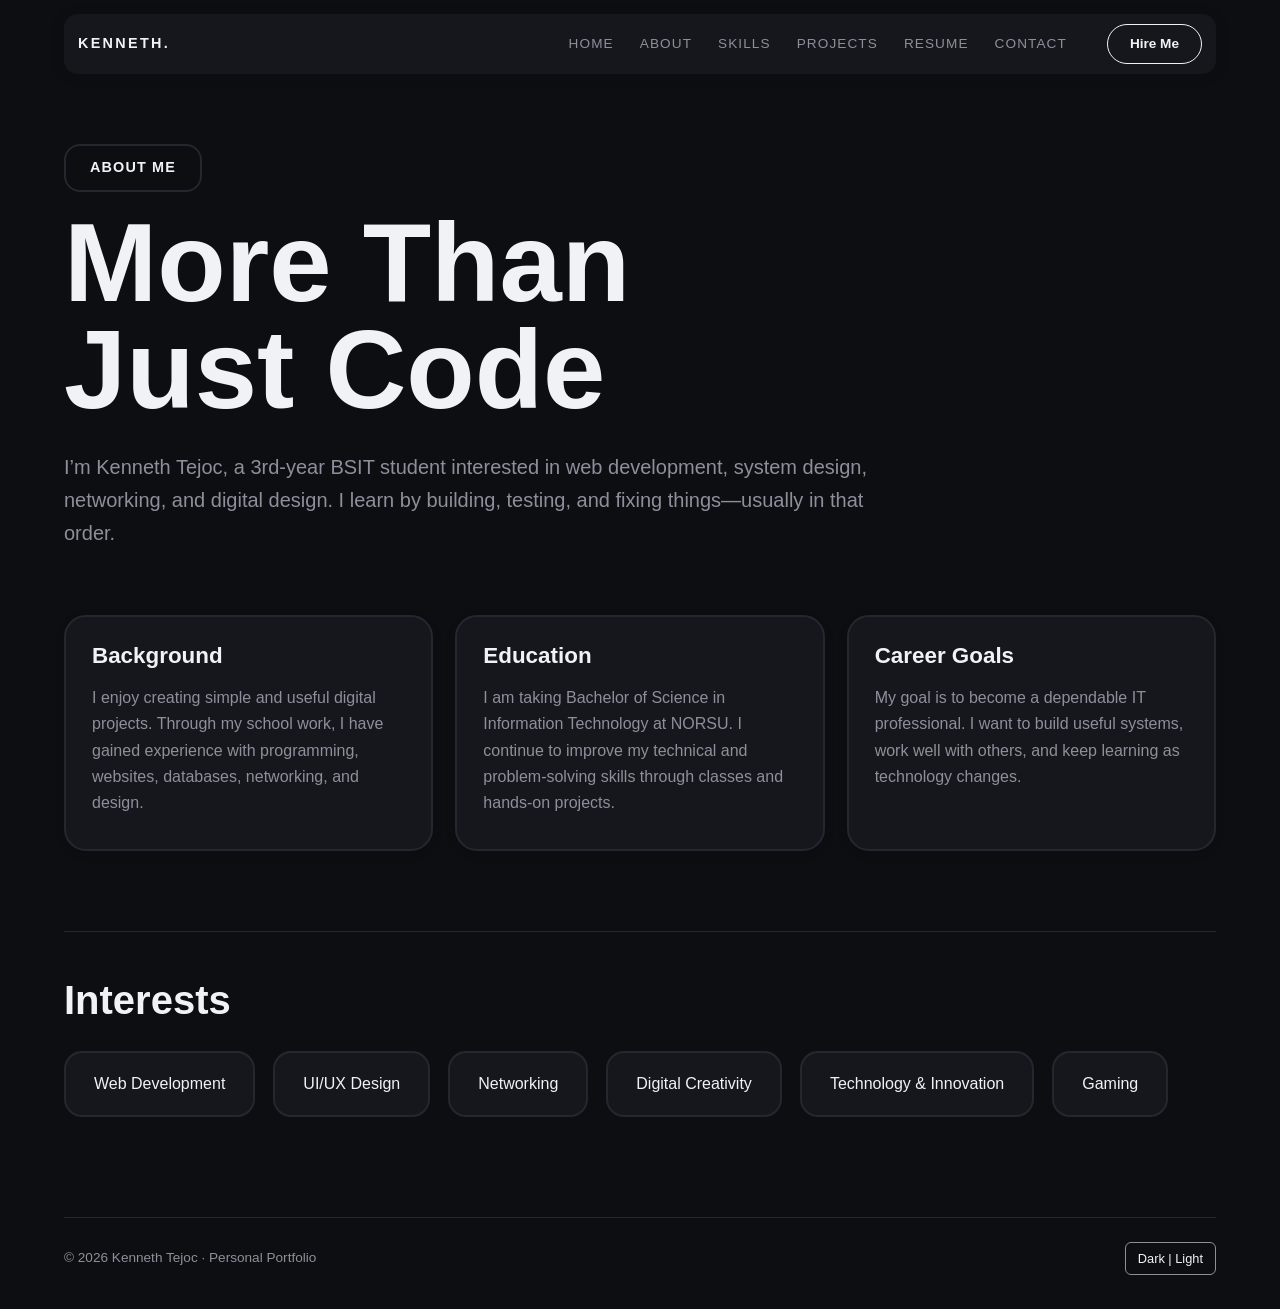
==== about.html @ 6a1b57b4 "Add files via upload" ====
<!DOCTYPE html>
<html lang="en">
<head>
    <meta charset="utf-8">
    <meta name="viewport" content="width=device-width, initial-scale=1">
    <title>About | Portfolio</title>
    <link rel="icon" href="images/favicon.png">
    <link rel="stylesheet" href="style.css">
</head>
<body>
    <script>
        let theme = localStorage.getItem("theme");
        if (theme === "light") {
            document.body.classList.add("light");
        }
    </script>

    <header class="site-header">
        <div class="container header-row">
            <a class="logo" href="index.html">Kenneth<span>.</span></a>

            <nav class="menu" id="menu">
                <a href="index.html">Home</a>
                <a href="about.html">About</a>
                <a href="skills.html">Skills</a>
                <a href="projects.html">Projects</a>
                <a href="resume.html">Resume</a>
                <a href="contact.html">Contact</a>
            </nav>

            <a class="btn header-btn" href="contact.html">Hire Me</a>

            <button class="hamburger" id="hamburger" aria-label="Open menu" aria-expanded="false">
                ☰
            </button>
        </div>
    </header>

    <main>
        <section class="about-page container">
            <div class="about-title">
                <span class="section-label">ABOUT ME</span>
                <h1>More Than<br>Just Code</h1>
                <p>
                    I’m Kenneth Tejoc, a 3rd-year BSIT student interested in
                    web development, system design, networking, and digital design.
                    I learn by building, testing, and fixing things—usually in that order.
                </p>
            </div>

            <div class="about-cards">
                <div class="card about-card">
                    <h3>Background</h3>
                    <p>
                        I enjoy creating simple and useful digital projects. Through my school work, I have gained experience with programming, websites, databases, networking, and design.
                    </p>
                </div>

                <div class="card about-card">
                    <h3>Education</h3>
                    <p>
                        I am taking Bachelor of Science in Information Technology at NORSU. I continue to improve my technical and problem-solving skills through classes and hands-on projects.
                    </p>
                </div>

                <div class="card about-card">
                    <h3>Career Goals</h3>
                    <p>
                        My goal is to become a dependable IT professional. I want to build useful systems, work well with others, and keep learning as technology changes.
                    </p>
                </div>
            </div>

            <div class="interest-section">
                <h2>Interests</h2>
                <div class="interest-list">
                    <span>Web Development</span>
                    <span>UI/UX Design</span>
                    <span>Networking</span>
                    <span>Digital Creativity</span>
                    <span>Technology &amp; Innovation</span>
                    <span>Gaming</span>
                </div>
            </div>
        </section>
    </main>

    <footer class="site-footer">
        <p>&copy; 2026 Kenneth Tejoc · Personal Portfolio</p>
        <button class="theme-button" id="themeButton" aria-label="Switch dark or light mode">Dark | Light</button>
    </footer>

    <div class="theme-circle" id="themeCircle"></div>
    <script src="script.js"></script>
</body>
</html>
---- style.css ----
/* =========================
   COLORS + RESET
   ========================= */

body {
    --bg:#0d0e12;
    --text:#f1f2f5;
    --muted:#8c909b;
    --card:#16171c;
    --line:#252730;
    --accent:#f1f2f5;
    --nav:#16171c;

    min-height:100vh;
    display:flex;
    flex-direction:column;
    margin:0;
    font-family:Arial,sans-serif;
    background:var(--bg);
    color:var(--text);
    line-height:1.65;
    overflow-x:hidden;
}

body.light {
    --bg:#dcdde0;
    --text:#0b0b0d;
    --muted:#565960;
    --card:#e9eaec;
    --line:#b9bbc1;
    --accent:#0b0b0d;
    --nav:#f8f8f9;
}

* {
    margin:0;
    padding:0;
    box-sizing:border-box;
}

html { scroll-behavior:smooth; }

a {
    color:inherit;
    text-decoration:none;
}

h1,h2,h3 {
    font-weight:600;
    line-height:1.15;
}

main {
    flex:1;
    position:relative;
    z-index:1;
    animation:fade-up .6s ease both;
}

.container {
    width:90%;
    max-width:1180px;
    margin:auto;
}


/* =========================
   HEADER
   ========================= */

.site-header {
    position:sticky;
    top:0;
    z-index:10;
    padding-top:14px;
}

.header-row {
    display:flex;
    align-items:center;
    gap:40px;
    padding:10px 14px;
    background:var(--nav);
    border-radius:14px;
    box-shadow:0 2px 14px #0002;
    position:relative;
}

.logo {
    margin-right:auto;
    font-size:.9rem;
    font-weight:700;
    letter-spacing:.16em;
    text-transform:uppercase;
}

.logo span { color:var(--accent); }

.menu {
    display:flex;
    gap:26px;
    font-size:.85rem;
    letter-spacing:.08em;
    text-transform:uppercase;
}

.menu a {
    color:var(--muted);
    transition:.2s;
}

.menu a:hover,
.menu a.active {
    color:var(--text);
    text-decoration:underline;
    text-underline-offset:6px;
    text-decoration-thickness:2px;
}

.hamburger {
    display:none;
    border:0;
    background:none;
    color:var(--text);
    font-size:1.7rem;
    cursor:pointer;
}


/* =========================
   BUTTONS
   ========================= */

.btn {
    display:inline-block;
    padding:13px 28px;
    border:0;
    border-radius:30px;
    background:var(--accent);
    color:#fff;
    font-size:.85rem;
    font-weight:600;
    cursor:pointer;
    transition:.2s;
}

.btn:hover {
    transform:translateY(-2px);
    box-shadow:0 6px 14px #0004;
}

.btn:active {
    transform:none;
    box-shadow:none;
}

.btn-outline,
.header-btn.btn {
    background:none;
    color:var(--text);
    border:1.5px solid var(--text);
}

.btn-outline:hover,
.header-btn.btn:hover {
    background:var(--text);
    color:var(--bg);
}

.header-btn.btn {
    padding:8px 22px;
}

.header-btn.btn:hover { box-shadow:none; }


/* =========================
   HOME
   ========================= */

.hero-stage {
    position:relative;
    height:62vh;
    min-height:400px;
    overflow:hidden;
}

.marquee {
    position:absolute;
    top:42%;
    left:0;
    width:100%;
    transform:translateY(-50%);
    overflow:hidden;
    white-space:nowrap;
}

.marquee-track {
    display:inline-block;
    animation:slide-left 40s linear infinite;
}

.marquee-track span {
    display:inline-block;
    padding-right:3rem;
    font-size:clamp(5rem,16vw,13rem);
    font-weight:bold;
    text-transform:uppercase;
    color:transparent;
    -webkit-text-stroke:3px var(--text);
    animation:name-move 6s linear infinite;
}

.hero-photo {
    position:absolute;
    left:50%;
    bottom:0;
    z-index:2;
    height:88%;
    max-width:80%;
    object-fit:contain;
    transform:translateX(-50%);
}

.hero-info {
    display:grid;
    grid-template-columns:1fr auto;
    align-items:end;
    gap:40px;
    padding:40px 0 70px;
}

.hero-info p {
    max-width:520px;
    color:var(--muted);
    font-size:1.05rem;
}

.hero-info strong {
    display:block;
    margin-bottom:6px;
    color:var(--text);
    font-size:1.6rem;
    font-weight:400;
}

.hero-role {
    margin-bottom:14px!important;
    color:var(--accent)!important;
    font-size:.8rem!important;
    letter-spacing:.14em;
    text-transform:uppercase;
}

.hero-role::after {
    content:"|";
    margin-left:4px;
}

.hero-buttons {
    display:flex;
    flex-direction:column;
    gap:10px;
}

.hero-buttons .btn { text-align:center; }


/* =========================
   GENERAL PAGES
   ========================= */

.page-section {
    display:grid;
    grid-template-columns:5fr 6fr;
    gap:60px;
    align-items:end;
    padding:70px 0 90px;
}

.page-section > * { grid-column:1/-1; }

.page-section h1 {
    grid-column:1;
    padding-bottom:36px;
    font-size:clamp(2.4rem,5vw,4rem);
}

.page-intro {
    grid-column:2!important;
    max-width:440px;
    padding-bottom:40px;
    color:var(--muted);
}

.page-heading-card {
    grid-column:1/-1;
    display:grid;
    grid-template-columns:5fr 6fr;
    gap:60px;
    align-items:end;
    padding:30px;
    margin-bottom:10px;
}

.card,
.content-card,
.page-heading-card,
.resume-card {
    background:var(--card);
    border:1px solid var(--line);
    border-radius:8px;
    box-shadow:0 3px 10px #0002;
}

.card { padding:26px; }
.content-card { padding:24px; }

.card h3 {
    margin-bottom:10px;
    font-size:1.35rem;
}

.card p {
    margin-bottom:6px;
    color:var(--muted);
}

.card a {
    color:var(--accent);
    text-decoration:underline;
    text-underline-offset:3px;
}

.card a:hover { opacity:.6; }


/* =========================
   GRIDS + CARD HOVER
   ========================= */

.grid {
    display:grid;
    gap:0 60px;
}

.grid-2,
.grid-3 { grid-template-columns:repeat(2,1fr); }

.grid-4 { grid-template-columns:repeat(3,1fr); }

.grid-2 .project,
.grid-2 .card,
.grid-3 .card,
.grid-4 .card {
    margin-bottom:18px;
    transition:.2s;
}

.grid-2 .card:hover,
.grid-3 .card:hover,
.grid-4 .card:hover,
.project:hover {
    transform:translateY(-4px);
    border-color:var(--accent);
    box-shadow:0 6px 16px #0003;
}


/* =========================
   ABOUT / PAGE TITLES
   ========================= */

.about-page,
.projects-page,
.contact-page {
    padding:70px 0 100px;
}

.section-label {
    display:inline-block;
    padding:10px 24px;
    border:2px solid var(--line);
    border-radius:16px;
    font-size:.9rem;
    font-weight:700;
    letter-spacing:.08em;
}

.about-title,
.projects-title,
.contact-title {
    max-width:1000px;
    margin-bottom:65px;
}

.about-title h1,
.projects-title h1,
.contact-title h1 {
    margin:18px 0 28px;
    font-size:clamp(3.5rem,9vw,7rem);
    line-height:.95;
}

.about-title p,
.projects-title p,
.contact-title p {
    max-width:850px;
    color:var(--muted);
    font-size:1.25rem;
}


/* =========================
   ABOUT
   ========================= */

.about-cards {
    display:grid;
    grid-template-columns:repeat(3,1fr);
    gap:22px;
    margin-bottom:80px;
}

.about-card {
    min-height:230px;
    padding:26px;
    border:2px solid var(--line);
    border-radius:22px;
    background:var(--card);
    transition:.2s;
}

.about-card:hover {
    transform:translateY(-5px);
    border-color:var(--accent);
}

.about-card h3 {
    margin-bottom:16px;
    font-size:1.4rem;
}

.about-card p { color:var(--muted); }

.interest-section {
    padding-top:45px;
    border-top:1px solid var(--line);
}

.interest-section h2 {
    margin-bottom:28px;
    font-size:2.5rem;
}

.interest-list {
    display:flex;
    flex-wrap:wrap;
    gap:18px;
}

.interest-list span {
    padding:18px 28px;
    border:2px solid var(--line);
    border-radius:18px;
    background:var(--card);
    transition:.2s;
}

.interest-list span:hover {
    transform:translateY(-4px);
    border-color:var(--accent);
}


/* =========================
   SKILLS
   ========================= */

.grid-4 .card {
    display:flex;
    justify-content:space-between;
    align-items:baseline;
    padding:20px 24px;
}

.grid-4 .card h3 {
    margin:0;
    font-size:1.1rem;
}

.grid-4 .card p {
    margin:0;
    color:var(--accent);
    font-size:1.5rem;
}



/* Project action buttons */
.project-list .project .btn,
.project-list .project .btn:visited {
    margin:18px 24px 0;
    background:#000 !important;
    color:#fff !important;
}

.project-list .project .btn:hover,
.project-list .project .btn:focus {
    background:#000 !important;
    color:#fff !important;
}

/* Clickable skill cards */
.skill-card {
    width:100%;
    border:1px solid var(--line);
    color:var(--text);
    text-align:left;
    cursor:pointer;
}

.skill-card > span:first-child {
    display:flex;
    justify-content:space-between;
    align-items:baseline;
    gap:15px;
}

.skill-card h3 { margin:0; }

.skill-card p {
    margin:0;
    color:var(--accent);
    font-size:1.4rem;
    font-weight:700;
}

.skill-description {
    display:none;
    margin-top:16px;
    padding-top:14px;
    border-top:1px solid var(--line);
    color:var(--muted);
    font-size:.95rem;
}

.skill-card.open .skill-description {
    display:block;
}

/* =========================
   PROJECTS
   ========================= */

.project-tools {
    display:flex;
    flex-wrap:wrap;
    gap:16px 26px;
    align-items:center;
    margin-bottom:35px;
}

.search-box {
    flex:1 1 260px;
    max-width:430px;
    padding:11px 14px;
    border:1px solid var(--line);
    border-radius:6px;
    background:var(--card);
    color:var(--text);
    font:inherit;
}

.search-box:focus { outline:1px solid var(--accent); }

.filters {
    display:flex;
    flex-wrap:wrap;
    gap:14px;
}

.filter-btn {
    padding:14px 28px;
    border:2px solid var(--line);
    border-radius:16px;
    background:var(--card);
    color:var(--text);
    font-size:1rem;
    cursor:pointer;
}

.filter-btn:hover,
.filter-btn.active {
    border-color:var(--accent);
}

.project-list {
    display:grid;
    grid-template-columns:repeat(2,1fr);
    gap:30px;
}

.project-list .project {
    padding-bottom:28px;
    overflow:hidden;
    border:2px solid var(--line);
    border-radius:20px;
    background:var(--card);
    transition:.2s;
}

.project-list .project:hover {
    transform:translateY(-6px);
    border-color:var(--accent);
}

.project-list .project img {
    display:block;
    width:100%;
    aspect-ratio:16/9;
    object-fit:cover;
    margin-bottom:22px;
    transition:.2s;
}

.project-list .project:hover img {
    opacity:.85;
    transform:scale(1.01);
}

.project-list .project .status,
.project-list .project h3,
.project-list .project p,
.project-list .project .tags {
    margin-left:24px;
    margin-right:24px;
}

.project-list .project h3 { font-size:1.5rem; }

.project-list .project p {
    margin-bottom:10px;
    color:var(--muted);
}

.project.hidden { display:none; }

.tags {
    display:flex;
    flex-wrap:wrap;
    gap:8px;
    margin-top:12px;
}

.tags span,
.status {
    padding:3px 10px;
    background:var(--card);
    color:var(--text);
    font-size:.75rem;
    letter-spacing:.05em;
}

.status {
    display:inline-block;
    margin-bottom:12px;
}

.result-count {
    margin-bottom:10px;
    color:var(--muted);
    font-size:.85rem;
}


/* =========================
   RESUME
   ========================= */

.resume-grid {
    display:grid;
    grid-template-columns:repeat(2,1fr);
    gap:18px 50px;
}

.resume-card { padding:28px; }

.resume-label {
    margin-bottom:9px!important;
    color:var(--accent)!important;
    font-size:.75rem!important;
    letter-spacing:.12em;
    text-transform:uppercase;
}

.resume-card h3 {
    margin-bottom:9px;
    font-size:1.3rem;
}

.resume-card p:last-child { margin:0; }


/* =========================
   CONTACT
   ========================= */

.contact-links {
    display:grid;
    gap:22px;
    margin-bottom:55px;
}

.contact-link {
    display:flex;
    align-items:center;
    gap:34px;
    min-height:150px;
    padding:28px 45px;
    border:2px solid var(--line);
    border-radius:24px;
    background:var(--card);
    font-size:2rem;
    transition:.2s;
}

.contact-link:hover {
    transform:translateY(-5px);
    border-color:var(--accent);
}

.contact-link small {
    display:block;
    margin-bottom:4px;
    color:var(--muted);
    font-size:.75rem;
    letter-spacing:.12em;
}

.contact-icon {
    display:flex;
    align-items:center;
    justify-content:center;
    flex:0 0 76px;
    width:76px;
    height:76px;
    border-radius:50%;
    background:var(--text);
    color:var(--bg);
    font-size:2.2rem;
    font-weight:700;
}

.contact-form {
    max-width:800px;
    padding:35px;
    border:2px solid var(--line);
    border-radius:22px;
    background:var(--card);
}

.contact-form h2 {
    margin-bottom:20px;
    font-size:2rem;
}


/* =========================
   FORM
   ========================= */

form.card { border-bottom:0; }

form label {
    display:block;
    margin:16px 0 4px;
    color:var(--muted);
    font-size:.78rem;
    letter-spacing:.1em;
    text-transform:uppercase;
}

form input,
form textarea {
    width:100%;
    padding:10px 0;
    border:0;
    border-bottom:1px solid var(--muted);
    background:none;
    color:var(--text);
    font:1rem Arial,sans-serif;
}

form input:focus,
form textarea:focus {
    outline:none;
    border-bottom-color:var(--accent);
}

form .btn { margin-top:20px; }

.error {
    display:block;
    min-height:1.2em;
    color:#e5484d;
    font-size:.85rem;
}

.form-success {
    margin-top:12px;
    color:#4caf7a!important;
}

.counter {
    display:block;
    margin-top:4px;
    color:var(--muted);
    font-size:.75rem;
    text-align:right;
}

.counter.ok { color:#4caf7a; }


/* =========================
   FOOTER + THEME
   ========================= */

.site-footer {
    display:flex;
    justify-content:space-between;
    align-items:center;
    width:90%;
    max-width:1180px;
    margin:auto;
    padding:24px 0 34px;
    border-top:1px solid var(--line);
    color:var(--muted);
    font-size:.85rem;
    position:relative;
    z-index:1;
}

.theme-button {
    padding:8px 12px;
    border:1px solid var(--muted);
    border-radius:6px;
    background:none;
    color:var(--text);
    font-size:.8rem;
    cursor:pointer;
    transition:.2s;
}

.theme-button:hover {
    background:var(--card);
}

.theme-circle {
    position:fixed;
    z-index:0;
    border-radius:50%;
    pointer-events:none;
    transform:translate(-50%,-50%) scale(0);
    transition:transform .8s ease-in-out;
}

.theme-circle.grow {
    transform:translate(-50%,-50%) scale(1);
}

body.switching *:not(.theme-circle) {
    transition:color .4s,border-color .4s,background-color .4s;
}


/* =========================
   ANIMATIONS
   ========================= */

@keyframes slide-left {
    from { transform:translateX(0); }
    to { transform:translateX(-50%); }
}

@keyframes name-move {
    from { transform:translateX(0); }
    to { transform:translateX(-30px); }
}

@keyframes fade-up {
    from {
        opacity:0;
        transform:translateY(12px);
    }
    to {
        opacity:1;
        transform:none;
    }
}


/* =========================
   TABLET
   ========================= */

@media (max-width:1024px) {
    .menu { gap:16px; }
    .header-row { gap:24px; }
    .grid-4 { grid-template-columns:repeat(2,1fr); }
}


/* =========================
   MOBILE
   ========================= */

@media (max-width:768px) {

    .hamburger { display:block; }
    .header-btn { display:none; }

    .menu {
        display:none;
        position:absolute;
        top:100%;
        left:0;
        width:100%;
        flex-direction:column;
        gap:0;
        margin-top:8px;
        padding:10px 16px;
        background:var(--nav);
        border-radius:14px;
        box-shadow:0 6px 20px #0003;
    }

    .menu.open { display:flex; }
    .menu a { padding:12px 0; }

    .hero-stage {
        height:52vh;
        min-height:340px;
    }

    .hero-photo {
        height:78%;
        max-width:88%;
    }

    .hero-info {
        grid-template-columns:1fr;
        padding-bottom:50px;
    }

    .hero-buttons { flex-direction:row; }

    .page-section { grid-template-columns:1fr; }

    .page-section h1,
    .page-intro {
        grid-column:1!important;
        padding-bottom:20px;
    }

    .page-heading-card {
        grid-template-columns:1fr;
        gap:14px;
        padding:24px;
    }

    .grid-2,
    .grid-3,
    .grid-4,
    .resume-grid,
    .about-cards,
    .project-list {
        grid-template-columns:1fr;
    }

    .about-page,
    .projects-page,
    .contact-page {
        padding-top:45px;
    }

    .about-title h1,
    .projects-title h1,
    .contact-title h1 {
        font-size:clamp(3rem,15vw,5rem);
    }

    .about-title p,
    .projects-title p,
    .contact-title p {
        font-size:1rem;
    }

    .about-cards { margin-bottom:55px; }

    .about-banner { height:200px; }

    .project-tools { align-items:stretch; }

    .search-box { max-width:none; }

    .contact-link {
        min-height:110px;
        padding:22px;
        gap:20px;
        font-size:1.3rem;
    }

    .contact-icon {
        width:58px;
        height:58px;
        flex-basis:58px;
        font-size:1.7rem;
    }

    .site-footer {
        flex-direction:column;
        gap:15px;
        text-align:center;
    }
}


/* =========================
   REDUCED MOTION
   ========================= */

@media (prefers-reduced-motion:reduce) {
    .marquee-track,
    main {
        animation:none;
    }
}
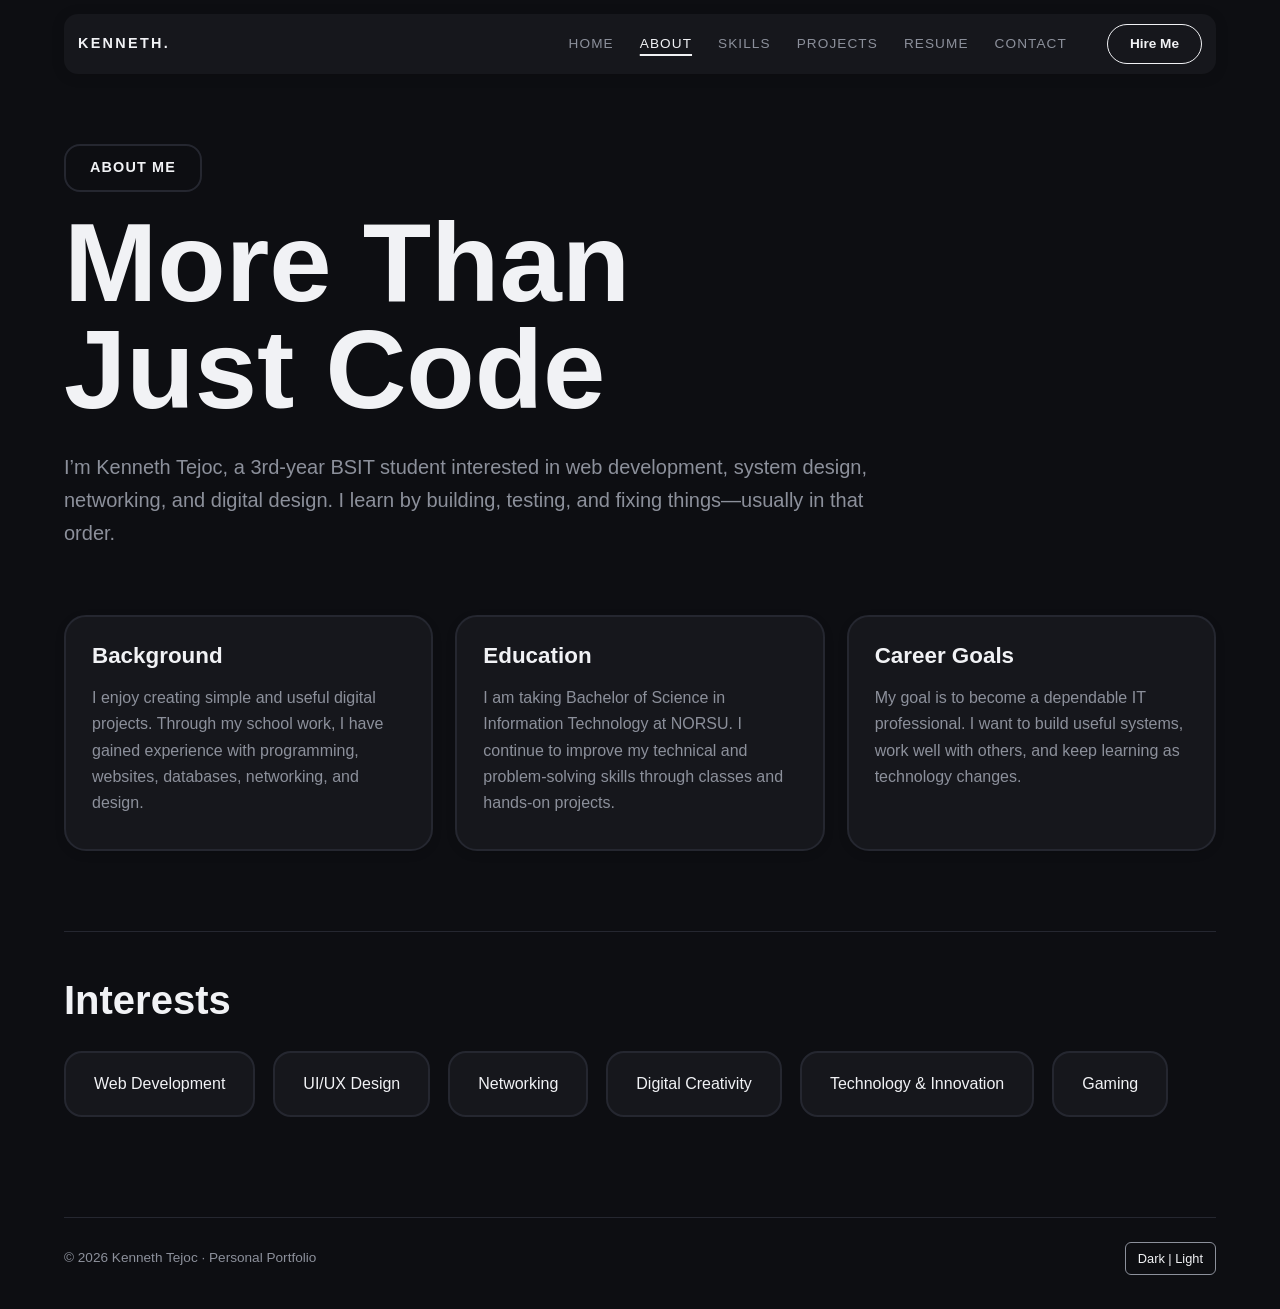
==== commit 9456ae88: "Assets" ====
--- a/about.html
+++ b/about.html
@@ -4,8 +4,8 @@
     <meta charset="utf-8">
     <meta name="viewport" content="width=device-width, initial-scale=1">
     <title>About | Portfolio</title>
-    <link rel="icon" href="images/favicon.png">
-    <link rel="stylesheet" href="style.css">
+    <link rel="icon" href="assets/images/favicon.png">
+    <link rel="stylesheet" href="assets/css/style.css">
 </head>
 <body>
     <script>
@@ -91,6 +91,6 @@
     </footer>
 
     <div class="theme-circle" id="themeCircle"></div>
-    <script src="script.js"></script>
+    <script src="assets/js/script.js"></script>
 </body>
 </html>
--- a/assets/css/style.css
+++ b/assets/css/style.css
@@ -0,0 +1,1003 @@
+/* Defines site colors and resets default styles. */
+
+body {
+    --bg:#0d0e12;
+    --text:#f1f2f5;
+    --muted:#8c909b;
+    --card:#16171c;
+    --line:#252730;
+    --accent:#f1f2f5;
+    --nav:#16171c;
+
+    min-height:100vh;
+    display:flex;
+    flex-direction:column;
+    margin:0;
+    font-family:Arial,sans-serif;
+    background:var(--bg);
+    color:var(--text);
+    line-height:1.65;
+    overflow-x:hidden;
+}
+
+body.light {
+    --bg:#dcdde0;
+    --text:#0b0b0d;
+    --muted:#565960;
+    --card:#e9eaec;
+    --line:#b9bbc1;
+    --accent:#0b0b0d;
+    --nav:#f8f8f9;
+}
+
+* {
+    margin:0;
+    padding:0;
+    box-sizing:border-box;
+}
+
+html { scroll-behavior:smooth; }
+
+a {
+    color:inherit;
+    text-decoration:none;
+}
+
+h1,h2,h3 {
+    font-weight:600;
+    line-height:1.15;
+}
+
+main {
+    flex:1;
+    position:relative;
+    z-index:1;
+    animation:fade-up .6s ease both;
+}
+
+.container {
+    width:90%;
+    max-width:1180px;
+    margin:auto;
+}
+
+
+/* Styles the site header and navigation. */
+
+.site-header {
+    position:sticky;
+    top:0;
+    z-index:10;
+    padding-top:14px;
+}
+
+.header-row {
+    display:flex;
+    align-items:center;
+    gap:40px;
+    padding:10px 14px;
+    background:var(--nav);
+    border-radius:14px;
+    box-shadow:0 2px 14px #0002;
+    position:relative;
+}
+
+.logo {
+    margin-right:auto;
+    font-size:.9rem;
+    font-weight:700;
+    letter-spacing:.16em;
+    text-transform:uppercase;
+}
+
+.logo span { color:var(--accent); }
+
+.menu {
+    display:flex;
+    gap:26px;
+    font-size:.85rem;
+    letter-spacing:.08em;
+    text-transform:uppercase;
+}
+
+.menu a {
+    color:var(--muted);
+    transition:.2s;
+}
+
+.menu a:hover,
+.menu a.active {
+    color:var(--text);
+    text-decoration:underline;
+    text-underline-offset:6px;
+    text-decoration-thickness:2px;
+}
+
+.hamburger {
+    display:none;
+    border:0;
+    background:none;
+    color:var(--text);
+    font-size:1.7rem;
+    cursor:pointer;
+}
+
+
+/* Styles buttons and their states. */
+
+.btn {
+    display:inline-block;
+    padding:13px 28px;
+    border:0;
+    border-radius:30px;
+    background:var(--accent);
+    color:#fff;
+    font-size:.85rem;
+    font-weight:600;
+    cursor:pointer;
+    transition:.2s;
+}
+
+.btn:hover {
+    transform:translateY(-2px);
+    box-shadow:0 6px 14px #0004;
+}
+
+.btn:active {
+    transform:none;
+    box-shadow:none;
+}
+
+.btn-outline,
+.header-btn.btn {
+    background:none;
+    color:var(--text);
+    border:1.5px solid var(--text);
+}
+
+.btn-outline:hover,
+.header-btn.btn:hover {
+    background:var(--text);
+    color:var(--bg);
+}
+
+.header-btn.btn {
+    padding:8px 22px;
+}
+
+.header-btn.btn:hover { box-shadow:none; }
+
+
+/* Styles the home-page layout. */
+
+.hero-stage {
+    position:relative;
+    height:62vh;
+    min-height:400px;
+    overflow:hidden;
+}
+
+.marquee {
+    position:absolute;
+    top:42%;
+    left:0;
+    width:100%;
+    transform:translateY(-50%);
+    overflow:hidden;
+    white-space:nowrap;
+}
+
+.marquee-track {
+    display:inline-block;
+    animation:slide-left 40s linear infinite;
+}
+
+.marquee-track span {
+    display:inline-block;
+    padding-right:3rem;
+    font-size:clamp(5rem,16vw,13rem);
+    font-weight:bold;
+    text-transform:uppercase;
+    color:transparent;
+    -webkit-text-stroke:3px var(--text);
+    animation:name-move 6s linear infinite;
+}
+
+.hero-photo {
+    position:absolute;
+    left:50%;
+    bottom:0;
+    z-index:2;
+    height:88%;
+    max-width:80%;
+    object-fit:contain;
+    transform:translateX(-50%);
+}
+
+.hero-info {
+    display:grid;
+    grid-template-columns:1fr auto;
+    align-items:end;
+    gap:40px;
+    padding:40px 0 70px;
+}
+
+.hero-info p {
+    max-width:520px;
+    color:var(--muted);
+    font-size:1.05rem;
+}
+
+.hero-info strong {
+    display:block;
+    margin-bottom:6px;
+    color:var(--text);
+    font-size:1.6rem;
+    font-weight:400;
+}
+
+.hero-role {
+    margin-bottom:14px!important;
+    color:var(--accent)!important;
+    font-size:.8rem!important;
+    letter-spacing:.14em;
+    text-transform:uppercase;
+}
+
+.hero-role::after {
+    content:"|";
+    margin-left:4px;
+}
+
+.hero-buttons {
+    display:flex;
+    flex-direction:column;
+    gap:10px;
+}
+
+.hero-buttons .btn { text-align:center; }
+
+
+/* Styles shared page sections. */
+
+.page-section {
+    display:grid;
+    grid-template-columns:5fr 6fr;
+    gap:60px;
+    align-items:end;
+    padding:70px 0 90px;
+}
+
+.page-section > * { grid-column:1/-1; }
+
+.page-section h1 {
+    grid-column:1;
+    padding-bottom:36px;
+    font-size:clamp(2.4rem,5vw,4rem);
+}
+
+.page-intro {
+    grid-column:2!important;
+    max-width:440px;
+    padding-bottom:40px;
+    color:var(--muted);
+}
+
+.page-heading-card {
+    grid-column:1/-1;
+    display:grid;
+    grid-template-columns:5fr 6fr;
+    gap:60px;
+    align-items:end;
+    padding:30px;
+    margin-bottom:10px;
+}
+
+.card,
+.content-card,
+.page-heading-card,
+.resume-card {
+    background:var(--card);
+    border:1px solid var(--line);
+    border-radius:8px;
+    box-shadow:0 3px 10px #0002;
+}
+
+.card { padding:26px; }
+.content-card { padding:24px; }
+
+.card h3 {
+    margin-bottom:10px;
+    font-size:1.35rem;
+}
+
+.card p {
+    margin-bottom:6px;
+    color:var(--muted);
+}
+
+.card a {
+    color:var(--accent);
+    text-decoration:underline;
+    text-underline-offset:3px;
+}
+
+.card a:hover { opacity:.6; }
+
+
+/* Styles page grids and card hover effects. */
+
+.grid {
+    display:grid;
+    gap:0 60px;
+}
+
+.grid-2,
+.grid-3 { grid-template-columns:repeat(2,1fr); }
+
+.grid-4 { grid-template-columns:repeat(3,1fr); }
+
+.grid-2 .project,
+.grid-2 .card,
+.grid-3 .card,
+.grid-4 .card {
+    margin-bottom:18px;
+    transition:.2s;
+}
+
+.grid-2 .card:hover,
+.grid-3 .card:hover,
+.grid-4 .card:hover,
+.project:hover {
+    transform:translateY(-4px);
+    border-color:var(--accent);
+    box-shadow:0 6px 16px #0003;
+}
+
+
+/* Styles page headings and the about layout. */
+
+.about-page,
+.projects-page,
+.contact-page {
+    padding:70px 0 100px;
+}
+
+.section-label {
+    display:inline-block;
+    padding:10px 24px;
+    border:2px solid var(--line);
+    border-radius:16px;
+    font-size:.9rem;
+    font-weight:700;
+    letter-spacing:.08em;
+}
+
+.about-title,
+.projects-title,
+.contact-title {
+    max-width:1000px;
+    margin-bottom:65px;
+}
+
+.about-title h1,
+.projects-title h1,
+.contact-title h1 {
+    margin:18px 0 28px;
+    font-size:clamp(3.5rem,9vw,7rem);
+    line-height:.95;
+}
+
+.about-title p,
+.projects-title p,
+.contact-title p {
+    max-width:850px;
+    color:var(--muted);
+    font-size:1.25rem;
+}
+
+
+/* Styles the about-page cards. */
+
+.about-cards {
+    display:grid;
+    grid-template-columns:repeat(3,1fr);
+    gap:22px;
+    margin-bottom:80px;
+}
+
+.about-card {
+    min-height:230px;
+    padding:26px;
+    border:2px solid var(--line);
+    border-radius:22px;
+    background:var(--card);
+    transition:.2s;
+}
+
+.about-card:hover {
+    transform:translateY(-5px);
+    border-color:var(--accent);
+}
+
+.about-card h3 {
+    margin-bottom:16px;
+    font-size:1.4rem;
+}
+
+.about-card p { color:var(--muted); }
+
+.interest-section {
+    padding-top:45px;
+    border-top:1px solid var(--line);
+}
+
+.interest-section h2 {
+    margin-bottom:28px;
+    font-size:2.5rem;
+}
+
+.interest-list {
+    display:flex;
+    flex-wrap:wrap;
+    gap:18px;
+}
+
+.interest-list span {
+    padding:18px 28px;
+    border:2px solid var(--line);
+    border-radius:18px;
+    background:var(--card);
+    transition:.2s;
+}
+
+.interest-list span:hover {
+    transform:translateY(-4px);
+    border-color:var(--accent);
+}
+
+
+/* Styles skill cards and levels. */
+
+.grid-4 .card {
+    display:flex;
+    justify-content:space-between;
+    align-items:baseline;
+    padding:20px 24px;
+}
+
+.grid-4 .card h3 {
+    margin:0;
+    font-size:1.1rem;
+}
+
+.grid-4 .card p {
+    margin:0;
+    color:var(--accent);
+    font-size:1.5rem;
+}
+
+
+
+/* Styles project action buttons. */
+.project-list .project .btn,
+.project-list .project .btn:visited {
+    margin:18px 24px 0;
+    background:#000 !important;
+    color:#fff !important;
+}
+
+.project-list .project .btn:hover,
+.project-list .project .btn:focus {
+    background:#000 !important;
+    color:#fff !important;
+}
+
+/* Styles clickable skill cards. */
+.skill-card {
+    width:100%;
+    border:1px solid var(--line);
+    color:var(--text);
+    text-align:left;
+    cursor:pointer;
+}
+
+.skill-card > span:first-child {
+    display:flex;
+    justify-content:space-between;
+    align-items:baseline;
+    gap:15px;
+}
+
+.skill-card h3 { margin:0; }
+
+.skill-card p {
+    margin:0;
+    color:var(--accent);
+    font-size:1.4rem;
+    font-weight:700;
+}
+
+.skill-description {
+    display:none;
+    margin-top:16px;
+    padding-top:14px;
+    border-top:1px solid var(--line);
+    color:var(--muted);
+    font-size:.95rem;
+}
+
+.skill-card.open .skill-description {
+    display:block;
+}
+
+/* Styles project search, filters, and cards. */
+
+.project-tools {
+    display:flex;
+    flex-wrap:wrap;
+    gap:16px 26px;
+    align-items:center;
+    margin-bottom:35px;
+}
+
+.search-box {
+    flex:1 1 260px;
+    max-width:430px;
+    padding:11px 14px;
+    border:1px solid var(--line);
+    border-radius:6px;
+    background:var(--card);
+    color:var(--text);
+    font:inherit;
+}
+
+.search-box:focus { outline:1px solid var(--accent); }
+
+.filters {
+    display:flex;
+    flex-wrap:wrap;
+    gap:14px;
+}
+
+.filter-btn {
+    padding:14px 28px;
+    border:2px solid var(--line);
+    border-radius:16px;
+    background:var(--card);
+    color:var(--text);
+    font-size:1rem;
+    cursor:pointer;
+}
+
+.filter-btn:hover,
+.filter-btn.active {
+    border-color:var(--accent);
+}
+
+.project-list {
+    display:grid;
+    grid-template-columns:repeat(2,1fr);
+    gap:30px;
+}
+
+.project-list .project {
+    padding-bottom:28px;
+    overflow:hidden;
+    border:2px solid var(--line);
+    border-radius:20px;
+    background:var(--card);
+    transition:.2s;
+}
+
+.project-list .project:hover {
+    transform:translateY(-6px);
+    border-color:var(--accent);
+}
+
+.project-list .project img {
+    display:block;
+    width:100%;
+    aspect-ratio:16/9;
+    object-fit:cover;
+    margin-bottom:22px;
+    transition:.2s;
+}
+
+.project-list .project:hover img {
+    opacity:.85;
+    transform:scale(1.01);
+}
+
+.project-list .project .status,
+.project-list .project h3,
+.project-list .project p,
+.project-list .project .tags {
+    margin-left:24px;
+    margin-right:24px;
+}
+
+.project-list .project h3 { font-size:1.5rem; }
+
+.project-list .project p {
+    margin-bottom:10px;
+    color:var(--muted);
+}
+
+.project.hidden { display:none; }
+
+.tags {
+    display:flex;
+    flex-wrap:wrap;
+    gap:8px;
+    margin-top:12px;
+}
+
+.tags span,
+.status {
+    padding:3px 10px;
+    background:var(--card);
+    color:var(--text);
+    font-size:.75rem;
+    letter-spacing:.05em;
+}
+
+.status {
+    display:inline-block;
+    margin-bottom:12px;
+}
+
+.result-count {
+    margin-bottom:10px;
+    color:var(--muted);
+    font-size:.85rem;
+}
+
+
+/* Styles the resume section. */
+
+.resume-grid {
+    display:grid;
+    grid-template-columns:repeat(2,1fr);
+    gap:18px 50px;
+}
+
+.resume-card { padding:28px; }
+
+.resume-label {
+    margin-bottom:9px!important;
+    color:var(--accent)!important;
+    font-size:.75rem!important;
+    letter-spacing:.12em;
+    text-transform:uppercase;
+}
+
+.resume-card h3 {
+    margin-bottom:9px;
+    font-size:1.3rem;
+}
+
+.resume-card p:last-child { margin:0; }
+
+
+/* Styles the contact information. */
+
+.contact-links {
+    display:grid;
+    gap:22px;
+    margin-bottom:55px;
+}
+
+.contact-link {
+    display:flex;
+    align-items:center;
+    gap:34px;
+    min-height:150px;
+    padding:28px 45px;
+    border:2px solid var(--line);
+    border-radius:24px;
+    background:var(--card);
+    font-size:2rem;
+    transition:.2s;
+}
+
+.contact-link:hover {
+    transform:translateY(-5px);
+    border-color:var(--accent);
+}
+
+.contact-link small {
+    display:block;
+    margin-bottom:4px;
+    color:var(--muted);
+    font-size:.75rem;
+    letter-spacing:.12em;
+}
+
+.contact-icon {
+    display:flex;
+    align-items:center;
+    justify-content:center;
+    flex:0 0 76px;
+    width:76px;
+    height:76px;
+    border-radius:50%;
+    background:var(--text);
+    color:var(--bg);
+    font-size:2.2rem;
+    font-weight:700;
+}
+
+.contact-form {
+    max-width:800px;
+    padding:35px;
+    border:2px solid var(--line);
+    border-radius:22px;
+    background:var(--card);
+}
+
+.contact-form h2 {
+    margin-bottom:20px;
+    font-size:2rem;
+}
+
+
+/* Styles the contact form. */
+
+form.card { border-bottom:0; }
+
+form label {
+    display:block;
+    margin:16px 0 4px;
+    color:var(--muted);
+    font-size:.78rem;
+    letter-spacing:.1em;
+    text-transform:uppercase;
+}
+
+form input,
+form textarea {
+    width:100%;
+    padding:10px 0;
+    border:0;
+    border-bottom:1px solid var(--muted);
+    background:none;
+    color:var(--text);
+    font:1rem Arial,sans-serif;
+}
+
+form input:focus,
+form textarea:focus {
+    outline:none;
+    border-bottom-color:var(--accent);
+}
+
+form .btn { margin-top:20px; }
+
+.error {
+    display:block;
+    min-height:1.2em;
+    color:#e5484d;
+    font-size:.85rem;
+}
+
+.form-success {
+    margin-top:12px;
+    color:#4caf7a!important;
+}
+
+.counter {
+    display:block;
+    margin-top:4px;
+    color:var(--muted);
+    font-size:.75rem;
+    text-align:right;
+}
+
+.counter.ok { color:#4caf7a; }
+
+
+/* Styles the footer and theme control. */
+
+.site-footer {
+    display:flex;
+    justify-content:space-between;
+    align-items:center;
+    width:90%;
+    max-width:1180px;
+    margin:auto;
+    padding:24px 0 34px;
+    border-top:1px solid var(--line);
+    color:var(--muted);
+    font-size:.85rem;
+    position:relative;
+    z-index:1;
+}
+
+.theme-button {
+    padding:8px 12px;
+    border:1px solid var(--muted);
+    border-radius:6px;
+    background:none;
+    color:var(--text);
+    font-size:.8rem;
+    cursor:pointer;
+    transition:.2s;
+}
+
+.theme-button:hover {
+    background:var(--card);
+}
+
+.theme-circle {
+    position:fixed;
+    z-index:0;
+    border-radius:50%;
+    pointer-events:none;
+    transform:translate(-50%,-50%) scale(0);
+    transition:transform .8s ease-in-out;
+}
+
+.theme-circle.grow {
+    transform:translate(-50%,-50%) scale(1);
+}
+
+body.switching *:not(.theme-circle) {
+    transition:color .4s,border-color .4s,background-color .4s;
+}
+
+
+/* Defines the page animations. */
+
+@keyframes slide-left {
+    from { transform:translateX(0); }
+    to { transform:translateX(-50%); }
+}
+
+@keyframes name-move {
+    from { transform:translateX(0); }
+    to { transform:translateX(-30px); }
+}
+
+@keyframes fade-up {
+    from {
+        opacity:0;
+        transform:translateY(12px);
+    }
+    to {
+        opacity:1;
+        transform:none;
+    }
+}
+
+
+/* Adjusts the layout for tablet screens. */
+
+@media (max-width:1024px) {
+    .menu { gap:16px; }
+    .header-row { gap:24px; }
+    .grid-4 { grid-template-columns:repeat(2,1fr); }
+}
+
+
+/* Adjusts the layout for phone screens. */
+
+@media (max-width:768px) {
+
+    .hamburger { display:block; }
+    .header-btn { display:none; }
+
+    .menu {
+        display:none;
+        position:absolute;
+        top:100%;
+        left:0;
+        width:100%;
+        flex-direction:column;
+        gap:0;
+        margin-top:8px;
+        padding:10px 16px;
+        background:var(--nav);
+        border-radius:14px;
+        box-shadow:0 6px 20px #0003;
+    }
+
+    .menu.open { display:flex; }
+    .menu a { padding:12px 0; }
+
+    .hero-stage {
+        height:52vh;
+        min-height:340px;
+    }
+
+    .hero-photo {
+        height:78%;
+        max-width:88%;
+    }
+
+    .hero-info {
+        grid-template-columns:1fr;
+        padding-bottom:50px;
+    }
+
+    .hero-buttons { flex-direction:row; }
+
+    .page-section { grid-template-columns:1fr; }
+
+    .page-section h1,
+    .page-intro {
+        grid-column:1!important;
+        padding-bottom:20px;
+    }
+
+    .page-heading-card {
+        grid-template-columns:1fr;
+        gap:14px;
+        padding:24px;
+    }
+
+    .grid-2,
+    .grid-3,
+    .grid-4,
+    .resume-grid,
+    .about-cards,
+    .project-list {
+        grid-template-columns:1fr;
+    }
+
+    .about-page,
+    .projects-page,
+    .contact-page {
+        padding-top:45px;
+    }
+
+    .about-title h1,
+    .projects-title h1,
+    .contact-title h1 {
+        font-size:clamp(3rem,15vw,5rem);
+    }
+
+    .about-title p,
+    .projects-title p,
+    .contact-title p {
+        font-size:1rem;
+    }
+
+    .about-cards { margin-bottom:55px; }
+
+    .about-banner { height:200px; }
+
+    .project-tools { align-items:stretch; }
+
+    .search-box { max-width:none; }
+
+    .contact-link {
+        min-height:110px;
+        padding:22px;
+        gap:20px;
+        font-size:1.3rem;
+    }
+
+    .contact-icon {
+        width:58px;
+        height:58px;
+        flex-basis:58px;
+        font-size:1.7rem;
+    }
+
+    .site-footer {
+        flex-direction:column;
+        gap:15px;
+        text-align:center;
+    }
+}
+
+
+/* Disables animations for users who prefer reduced motion. */
+
+@media (prefers-reduced-motion:reduce) {
+    .marquee-track,
+    main {
+        animation:none;
+    }
+}
